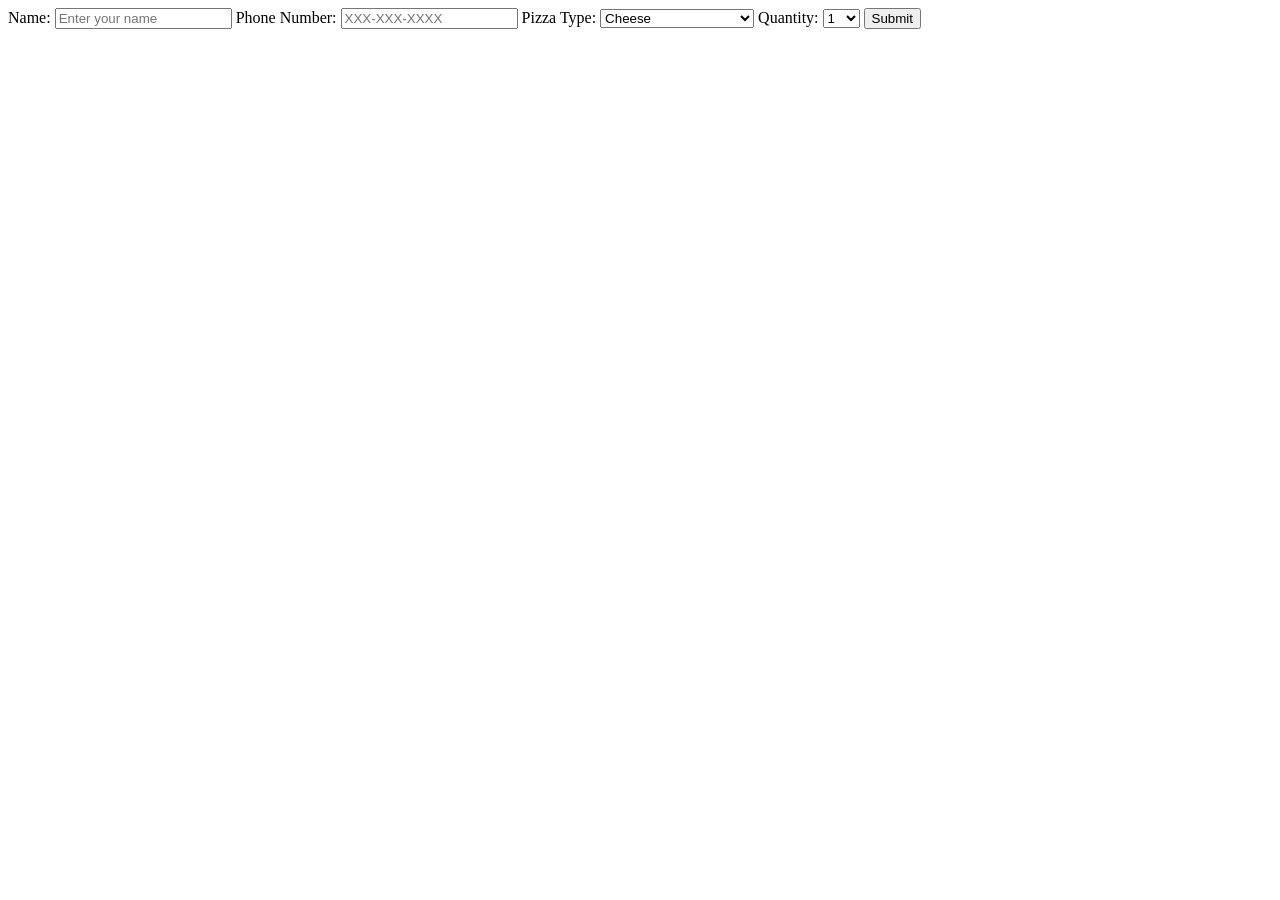
==== index.html @ 91c115cd "first commit" ====
<!DOCTYPE html>
<html lang="en">

<head>
    <meta charset="UTF-8">
    <meta name="viewport" content="width=device-width, initial-scale=1.0">
    <title>Document</title>
    <script src="script.js" defer></script>
</head>

<body>
    <form action="thankyou.html" method="get">
        <label for="customerName">Name:</label>
        <input type="text" name="customerName" id="customerName" placeholder="Enter your name">

        <label for="phoneNumber">Phone Number:</label>
        <input type="tel" name="phoneNumber" id="phoneNumber" placeholder="XXX-XXX-XXXX">

        <label for="pizzaType">Pizza Type:</label>
        <select id="pizzaType" name="pizzaType">

        </select>
        <label for="quantity">Quantity:</label>
        <select id="quantity" name="quantity">

        </select>

        <button type="button" onclick="validateForm()">Submit</button>

    </form>
</body>

</html>
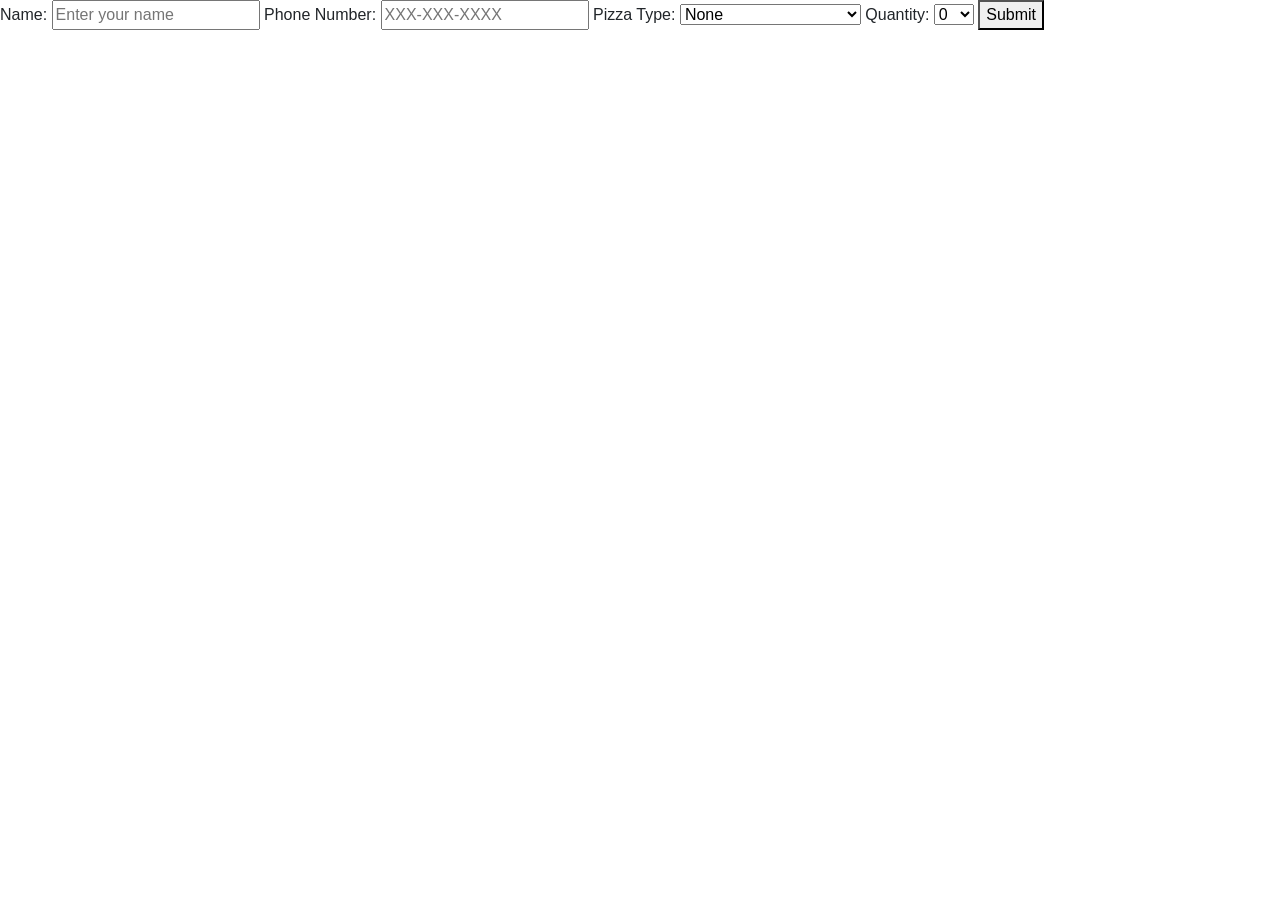
==== commit 926b5c27: "initcommit 2" ====
--- a/index.html
+++ b/index.html
@@ -6,26 +6,40 @@
     <meta name="viewport" content="width=device-width, initial-scale=1.0">
     <title>Document</title>
     <script src="script.js" defer></script>
+
+    <link rel="stylesheet" href="https://cdn.jsdelivr.net/npm/bootstrap@4.0.0/dist/css/bootstrap.min.css"
+        integrity="sha384-Gn5384xqQ1aoWXA+058RXPxPg6fy4IWvTNh0E263XmFcJlSAwiGgFAW/dAiS6JXm" crossorigin="anonymous">
+    <script src="https://code.jquery.com/jquery-3.2.1.slim.min.js"
+        integrity="sha384-KJ3o2DKtIkvYIK3UENzmM7KCkRr/rE9/Qpg6aAZGJwFDMVNA/GpGFF93hXpG5KkN"
+        crossorigin="anonymous"></script>
+    <script src="https://cdn.jsdelivr.net/npm/popper.js@1.12.9/dist/umd/popper.min.js"
+        integrity="sha384-ApNbgh9B+Y1QKtv3Rn7W3mgPxhU9K/ScQsAP7hUibX39j7fakFPskvXusvfa0b4Q"
+        crossorigin="anonymous"></script>
+    <script src="https://cdn.jsdelivr.net/npm/bootstrap@4.0.0/dist/js/bootstrap.min.js"
+        integrity="sha384-JZR6Spejh4U02d8jOt6vLEHfe/JQGiRRSQQxSfFWpi1MquVdAyjUar5+76PVCmYl"
+        crossorigin="anonymous"></script>
+
 </head>
 
 <body>
     <form action="thankyou.html" method="get">
         <label for="customerName">Name:</label>
         <input type="text" name="customerName" id="customerName" placeholder="Enter your name">
+        <span id="customerNameErrorBox"></span>
 
         <label for="phoneNumber">Phone Number:</label>
         <input type="tel" name="phoneNumber" id="phoneNumber" placeholder="XXX-XXX-XXXX">
 
         <label for="pizzaType">Pizza Type:</label>
         <select id="pizzaType" name="pizzaType">
-
+            <option selected value="None">None</option>
         </select>
         <label for="quantity">Quantity:</label>
         <select id="quantity" name="quantity">
-
+            <option selected value="Null">0</option>
         </select>
 
-        <button type="button" onclick="validateForm()">Submit</button>
+        <button type="button" id="submitButton">Submit</button>
 
     </form>
 </body>
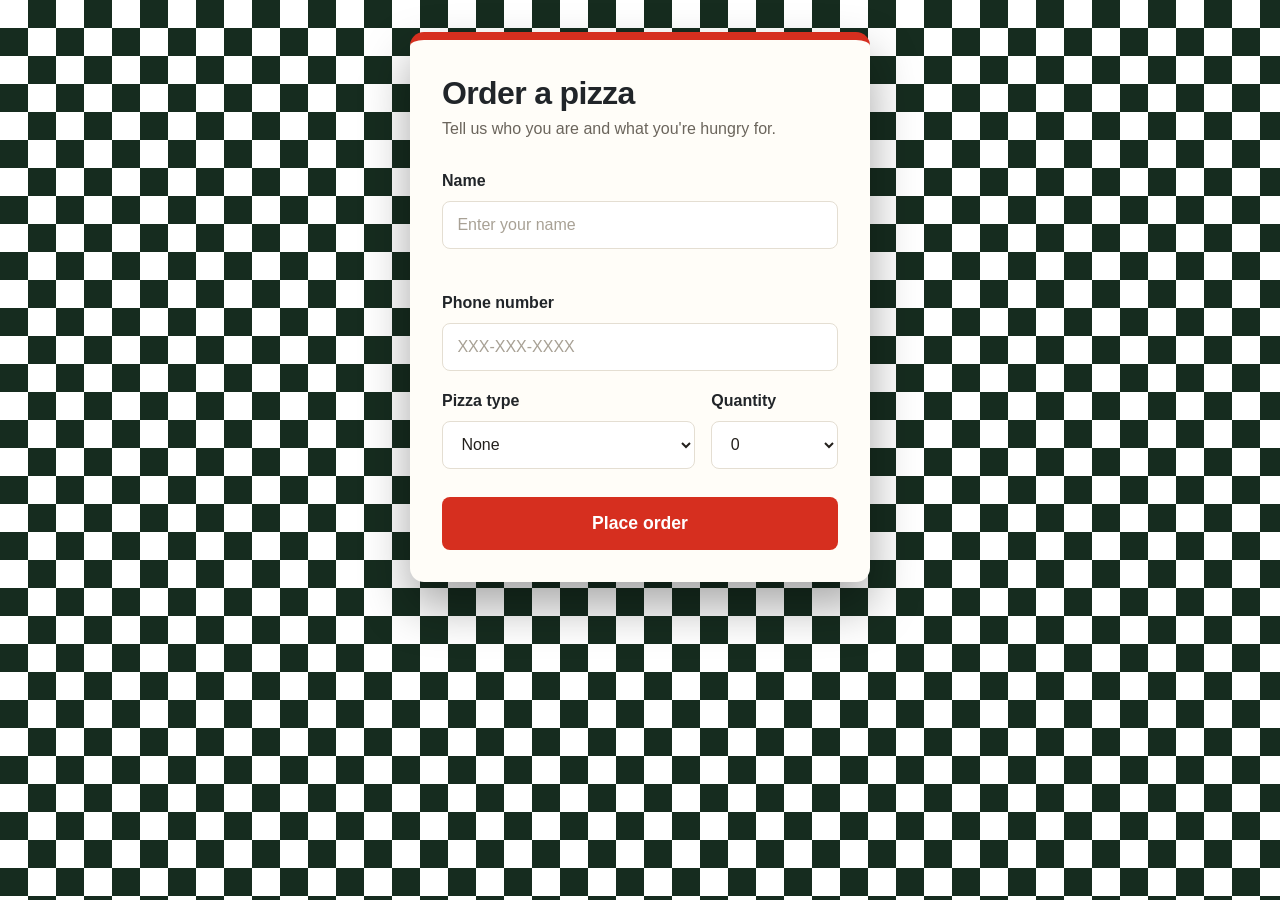
==== commit 963e94a4: "meow" ====
--- a/index.html
+++ b/index.html
@@ -4,8 +4,13 @@
 <head>
     <meta charset="UTF-8">
     <meta name="viewport" content="width=device-width, initial-scale=1.0">
-    <title>Document</title>
+    <title>Order a Pizza</title>
     <script src="script.js" defer></script>
+    <link rel="stylesheet" href="styles.css">
+
+    <link rel="preconnect" href="https://fonts.googleapis.com">
+    <link rel="preconnect" href="https://fonts.gstatic.com" crossorigin>
+    <link href="https://fonts.googleapis.com/css2?family=Bricolage+Grotesque:opsz,wght@12..96,400;12..96,600;12..96,800&display=swap" rel="stylesheet">
 
     <link rel="stylesheet" href="https://cdn.jsdelivr.net/npm/bootstrap@4.0.0/dist/css/bootstrap.min.css"
         integrity="sha384-Gn5384xqQ1aoWXA+058RXPxPg6fy4IWvTNh0E263XmFcJlSAwiGgFAW/dAiS6JXm" crossorigin="anonymous">
@@ -23,25 +28,33 @@
 
 <body>
     <form action="thankyou.html" method="get">
-        <label for="customerName">Name:</label>
+        <p class="form-intro">Tell us who you are and what you're hungry for.</p>
+
+        <label for="customerName" style="margin-top:0">Name</label>
         <input type="text" name="customerName" id="customerName" placeholder="Enter your name">
         <span id="customerNameErrorBox"></span>
 
-        <label for="phoneNumber">Phone Number:</label>
+        <label for="phoneNumber">Phone number</label>
         <input type="tel" name="phoneNumber" id="phoneNumber" placeholder="XXX-XXX-XXXX">
 
-        <label for="pizzaType">Pizza Type:</label>
-        <select id="pizzaType" name="pizzaType">
-            <option selected value="None">None</option>
-        </select>
-        <label for="quantity">Quantity:</label>
-        <select id="quantity" name="quantity">
-            <option selected value="Null">0</option>
-        </select>
+        <div class="row-pair">
+            <div>
+                <label for="pizzaType">Pizza type</label>
+                <select id="pizzaType" name="pizzaType">
+                    <option selected value="None">None</option>
+                </select>
+            </div>
+            
+            <div>
+                <label for="quantity">Quantity</label>
+                <select id="quantity" name="quantity">
+                    <option selected value="Null">0</option>
+                </select>
+            </div>
+        </div>
 
-        <button type="button" id="submitButton">Submit</button>
-
+        <button type="button" id="submitButton">Place order</button>
     </form>
 </body>
 
-</html>+</html>
--- a/styles.css
+++ b/styles.css
@@ -0,0 +1,149 @@
+:root {
+            --basil: #1f3d2b;
+            --basil-deep: #162c1f;
+            --tomato: #d62f1f;
+            --tomato-dark: #b52518;
+            --crust: #f3d9a4;
+            --ink: #23201c;
+            --muted: #6b655c;
+            --line: #e4ded2;
+        }
+
+        html,
+        body {
+            min-height: 100%;
+        }
+
+        body {
+            font-family: "Bricolage Grotesque", system-ui, -apple-system, "Segoe UI", sans-serif;
+            color: var(--ink);
+            background-color: var(--basil);
+            /* checkered tablecloth */
+            background-image:
+                linear-gradient(45deg, var(--basil-deep) 25%, transparent 25%, transparent 75%, var(--basil-deep) 75%),
+                linear-gradient(45deg, var(--basil-deep) 25%, transparent 25%, transparent 75%, var(--basil-deep) 75%);
+            background-size: 56px 56px;
+            background-position: 0 0, 28px 28px;
+            display: flex;
+            align-items: center;
+            justify-content: center;
+            padding: 2rem 1rem;
+        }
+
+        form {
+            width: 100%;
+            max-width: 460px;
+            background: #fffdf8;
+            border-radius: 14px;
+            padding: 2.25rem 2rem 2rem;
+            box-shadow: 0 24px 48px rgba(0, 0, 0, .35);
+            border-top: 8px solid var(--tomato);
+        }
+
+        form::before {
+            content: "Order a pizza";
+            display: block;
+            font-size: 2rem;
+            font-weight: 800;
+            letter-spacing: -0.02em;
+            line-height: 1.1;
+            margin-bottom: .35rem;
+        }
+
+        form::after {
+            content: none;
+        }
+
+        .form-intro {
+            color: var(--muted);
+            margin-bottom: 1.75rem;
+        }
+
+        label {
+            display: block;
+            font-weight: 600;
+            margin: 1.1rem 0 .35rem;
+        }
+
+        input[type="text"],
+        input[type="tel"],
+        select {
+            display: block;
+            width: 100%;
+            height: 3rem;
+            padding: 0 .9rem;
+            font: inherit;
+            color: var(--ink);
+            background-color: #fff;
+            border: 1.5px solid var(--line);
+            border-radius: 8px;
+            transition: border-color .15s, box-shadow .15s;
+        }
+
+        input::placeholder {
+            color: #a8a195;
+        }
+
+        input:focus,
+        select:focus {
+            outline: none;
+            border-color: var(--basil);
+            box-shadow: 0 0 0 3px rgba(31, 61, 43, .2);
+        }
+
+        #customerNameErrorBox {
+            display: block;
+            min-height: 1.25rem;
+            margin-top: .3rem;
+            font-size: .875rem;
+            font-weight: 600;
+            color: var(--tomato-dark);
+        }
+
+        /* put pizza type and quantity side by side on wider screens */
+        .row-pair {
+            display: grid;
+            grid-template-columns: 1fr;
+            gap: 0 1rem;
+        }
+
+        @media (min-width: 480px) {
+            .row-pair {
+                grid-template-columns: 2fr 1fr;
+            }
+        }
+
+        #submitButton {
+            display: block;
+            width: 100%;
+            margin-top: 1.75rem;
+            padding: .85rem 1rem;
+            font: inherit;
+            font-size: 1.1rem;
+            font-weight: 800;
+            color: #fff;
+            background: var(--tomato);
+            border: 0;
+            border-radius: 8px;
+            cursor: pointer;
+            transition: background-color .15s, transform .1s;
+        }
+
+        #submitButton:hover {
+            background: var(--tomato-dark);
+        }
+
+        #submitButton:active {
+            transform: translateY(1px);
+        }
+
+        #submitButton:focus-visible {
+            outline: 3px solid var(--crust);
+            outline-offset: 2px;
+        }
+
+        @media (prefers-reduced-motion: reduce) {
+            * {
+                transition: none !important;
+            }
+        }
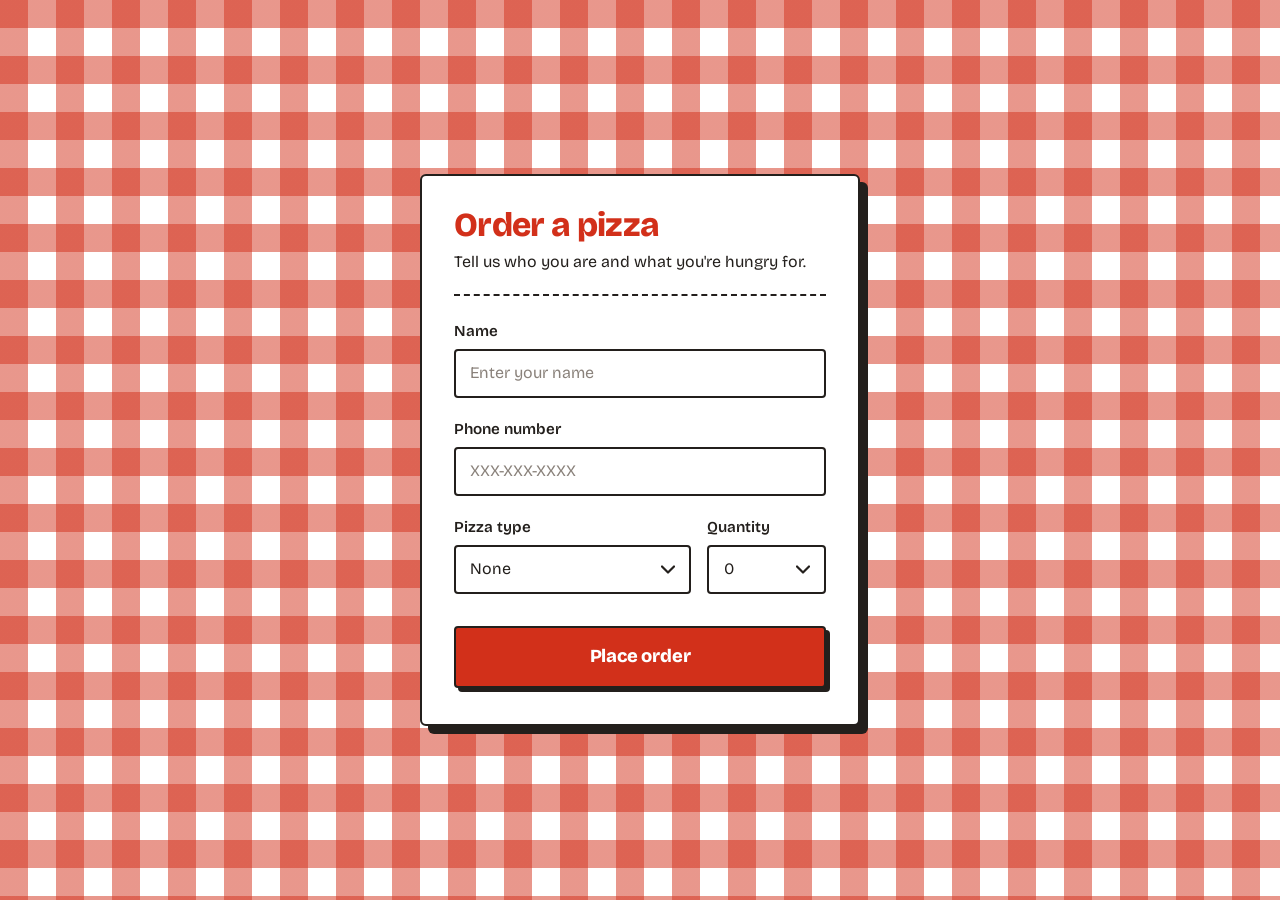
==== commit ad4af820: "finished" ====
--- a/index.html
+++ b/index.html
@@ -10,7 +10,9 @@
 
     <link rel="preconnect" href="https://fonts.googleapis.com">
     <link rel="preconnect" href="https://fonts.gstatic.com" crossorigin>
-    <link href="https://fonts.googleapis.com/css2?family=Bricolage+Grotesque:opsz,wght@12..96,400;12..96,600;12..96,800&display=swap" rel="stylesheet">
+    <link
+        href="https://fonts.googleapis.com/css2?family=Bricolage+Grotesque:opsz,wght@12..96,400;12..96,600;12..96,800&display=swap"
+        rel="stylesheet">
 
     <link rel="stylesheet" href="https://cdn.jsdelivr.net/npm/bootstrap@4.0.0/dist/css/bootstrap.min.css"
         integrity="sha384-Gn5384xqQ1aoWXA+058RXPxPg6fy4IWvTNh0E263XmFcJlSAwiGgFAW/dAiS6JXm" crossorigin="anonymous">
@@ -27,15 +29,16 @@
 </head>
 
 <body>
-    <form action="thankyou.html" method="get">
+    <form action="thankyou.html" method="get" id="pizzaForm">
         <p class="form-intro">Tell us who you are and what you're hungry for.</p>
 
         <label for="customerName" style="margin-top:0">Name</label>
         <input type="text" name="customerName" id="customerName" placeholder="Enter your name">
-        <span id="customerNameErrorBox"></span>
+        <small id="customerNameErrorBox"></small>
 
         <label for="phoneNumber">Phone number</label>
         <input type="tel" name="phoneNumber" id="phoneNumber" placeholder="XXX-XXX-XXXX">
+        <small id="phoneNumberErrorBox"></small>
 
         <div class="row-pair">
             <div>
@@ -43,18 +46,20 @@
                 <select id="pizzaType" name="pizzaType">
                     <option selected value="None">None</option>
                 </select>
+                <small id="pizzaTypeErrorBox"></small>
             </div>
-            
+
             <div>
                 <label for="quantity">Quantity</label>
                 <select id="quantity" name="quantity">
                     <option selected value="Null">0</option>
                 </select>
+                <small id="quantityErrorBox"></small>
             </div>
         </div>
 
-        <button type="button" id="submitButton">Place order</button>
+        <button type="submit" id="submitButton">Place order</button>
     </form>
 </body>
 
-</html>
+</html>
--- a/styles.css
+++ b/styles.css
@@ -1,149 +1,239 @@
+/* ==========================================================
+   Pizza order form
+   Direction: a pizzeria order slip on a gingham tablecloth.
+   Written to work whether this file loads before or after
+   Bootstrap (selectors are prefixed to beat Bootstrap's).
+   ========================================================== */
+
 :root {
-            --basil: #1f3d2b;
-            --basil-deep: #162c1f;
-            --tomato: #d62f1f;
-            --tomato-dark: #b52518;
-            --crust: #f3d9a4;
-            --ink: #23201c;
-            --muted: #6b655c;
-            --line: #e4ded2;
-        }
-
-        html,
-        body {
-            min-height: 100%;
-        }
-
-        body {
-            font-family: "Bricolage Grotesque", system-ui, -apple-system, "Segoe UI", sans-serif;
-            color: var(--ink);
-            background-color: var(--basil);
-            /* checkered tablecloth */
-            background-image:
-                linear-gradient(45deg, var(--basil-deep) 25%, transparent 25%, transparent 75%, var(--basil-deep) 75%),
-                linear-gradient(45deg, var(--basil-deep) 25%, transparent 25%, transparent 75%, var(--basil-deep) 75%);
-            background-size: 56px 56px;
-            background-position: 0 0, 28px 28px;
-            display: flex;
-            align-items: center;
-            justify-content: center;
-            padding: 2rem 1rem;
-        }
-
-        form {
-            width: 100%;
-            max-width: 460px;
-            background: #fffdf8;
-            border-radius: 14px;
-            padding: 2.25rem 2rem 2rem;
-            box-shadow: 0 24px 48px rgba(0, 0, 0, .35);
-            border-top: 8px solid var(--tomato);
-        }
-
-        form::before {
-            content: "Order a pizza";
-            display: block;
-            font-size: 2rem;
-            font-weight: 800;
-            letter-spacing: -0.02em;
-            line-height: 1.1;
-            margin-bottom: .35rem;
-        }
-
-        form::after {
-            content: none;
-        }
-
-        .form-intro {
-            color: var(--muted);
-            margin-bottom: 1.75rem;
-        }
-
-        label {
-            display: block;
-            font-weight: 600;
-            margin: 1.1rem 0 .35rem;
-        }
-
-        input[type="text"],
-        input[type="tel"],
-        select {
-            display: block;
-            width: 100%;
-            height: 3rem;
-            padding: 0 .9rem;
-            font: inherit;
-            color: var(--ink);
-            background-color: #fff;
-            border: 1.5px solid var(--line);
-            border-radius: 8px;
-            transition: border-color .15s, box-shadow .15s;
-        }
-
-        input::placeholder {
-            color: #a8a195;
-        }
-
-        input:focus,
-        select:focus {
-            outline: none;
-            border-color: var(--basil);
-            box-shadow: 0 0 0 3px rgba(31, 61, 43, .2);
-        }
-
-        #customerNameErrorBox {
-            display: block;
-            min-height: 1.25rem;
-            margin-top: .3rem;
-            font-size: .875rem;
-            font-weight: 600;
-            color: var(--tomato-dark);
-        }
-
-        /* put pizza type and quantity side by side on wider screens */
-        .row-pair {
-            display: grid;
-            grid-template-columns: 1fr;
-            gap: 0 1rem;
-        }
-
-        @media (min-width: 480px) {
-            .row-pair {
-                grid-template-columns: 2fr 1fr;
-            }
-        }
-
-        #submitButton {
-            display: block;
-            width: 100%;
-            margin-top: 1.75rem;
-            padding: .85rem 1rem;
-            font: inherit;
-            font-size: 1.1rem;
-            font-weight: 800;
-            color: #fff;
-            background: var(--tomato);
-            border: 0;
-            border-radius: 8px;
-            cursor: pointer;
-            transition: background-color .15s, transform .1s;
-        }
-
-        #submitButton:hover {
-            background: var(--tomato-dark);
-        }
-
-        #submitButton:active {
-            transform: translateY(1px);
-        }
-
-        #submitButton:focus-visible {
-            outline: 3px solid var(--crust);
-            outline-offset: 2px;
-        }
-
-        @media (prefers-reduced-motion: reduce) {
-            * {
-                transition: none !important;
-            }
-        }+  --tomato: #d2301a;
+  --tomato-dark: #a82411;
+  --basil: #2f6b3a;
+  --char: #231f1c;
+  --paper: #ffffff;
+  --crust: #fff3d6;
+  --error-bg: #ffe7e1;
+  --error-text: #8c1c0b;
+}
+
+/* ---------- Page: gingham tablecloth ---------- */
+html body {
+  min-height: 100vh;
+  margin: 0;
+  padding: 2rem 1rem;
+  display: flex;
+  align-items: center;
+  justify-content: center;
+  font-family: "Bricolage Grotesque", system-ui, -apple-system, "Segoe UI", sans-serif;
+  color: var(--char);
+  background-color: #fff;
+  background-image:
+    linear-gradient(rgba(210, 48, 26, 0.5) 50%, transparent 50%),
+    linear-gradient(90deg, rgba(210, 48, 26, 0.5) 50%, transparent 50%);
+  background-size: 56px 56px;
+}
+
+/* ---------- The order slip ---------- */
+html body form {
+  position: relative;
+  width: 100%;
+  max-width: 440px;
+  margin: 0;
+  padding: 2rem 2rem 2.25rem;
+  background: var(--paper);
+  border: 2px solid var(--char);
+  border-radius: 6px;
+  box-shadow: 8px 8px 0 var(--char);
+}
+
+/* Title comes from CSS so the HTML stays untouched */
+form::before {
+  content: "Order a pizza";
+  display: block;
+  font-size: 2.1rem;
+  font-weight: 800;
+  line-height: 1.05;
+  letter-spacing: -0.02em;
+  color: var(--tomato);
+}
+
+form .form-intro {
+  margin: 0.5rem 0 1.5rem;
+  padding-bottom: 1.25rem;
+  font-size: 1rem;
+  line-height: 1.4;
+  color: var(--char);
+  border-bottom: 2px dashed var(--char); /* the tear-off line */
+}
+
+/* ---------- Labels ---------- */
+html body form label {
+  display: block;
+  margin: 1.25rem 0 0.4rem;
+  font-size: 0.95rem;
+  font-weight: 600;
+  color: var(--char);
+}
+
+/* ---------- Fields ---------- */
+html body form input[type="text"],
+html body form input[type="tel"],
+html body form select {
+  display: block;
+  width: 100%;
+  margin: 0;
+  padding: 0.75rem 0.9rem;
+  font-family: inherit;
+  font-size: 1rem; /* 16px stops iOS zooming on focus */
+  font-weight: 400;
+  line-height: 1.3;
+  color: var(--char);
+  background-color: var(--paper);
+  border: 2px solid var(--char);
+  border-radius: 4px;
+  box-shadow: none;
+  transition: background-color 0.15s, box-shadow 0.15s, border-color 0.15s;
+}
+
+form input::placeholder {
+  color: #8a827b;
+}
+
+form select {
+  -webkit-appearance: none;
+  -moz-appearance: none;
+  appearance: none;
+  padding-right: 2.4rem;
+  cursor: pointer;
+  background-image: url("data:image/svg+xml,%3Csvg xmlns='http://www.w3.org/2000/svg' width='14' height='9' viewBox='0 0 14 9'%3E%3Cpath d='M1 1.5l6 6 6-6' fill='none' stroke='%23231f1c' stroke-width='2.2' stroke-linecap='round' stroke-linejoin='round'/%3E%3C/svg%3E");
+  background-repeat: no-repeat;
+  background-position: right 0.9rem center;
+}
+
+html body form input:focus,
+html body form select:focus {
+  outline: none;
+  background-color: var(--crust);
+  box-shadow: 4px 4px 0 var(--tomato);
+}
+
+/* ---------- Pizza type + quantity side by side ---------- */
+form .row-pair {
+  display: grid;
+  grid-template-columns: 2fr 1fr;
+  gap: 1rem;
+  margin-top: 0;
+}
+
+form .row-pair > div {
+  min-width: 0; /* lets selects shrink inside the grid */
+}
+
+/* ---------- Validation: your JS adds "alert alert-danger" ----------
+   Bootstrap's .alert adds padding, margin and a pink fill meant for
+   banners. These rules turn that into a proper invalid-field look. */
+html body form input.alert,
+html body form select.alert {
+  margin: 0;
+  padding: 0.75rem 0.9rem;
+  border-radius: 4px;
+}
+
+html body form select.alert {
+  padding-right: 2.4rem;
+}
+
+html body form input.alert-danger,
+html body form select.alert-danger {
+  color: var(--error-text);
+  background-color: var(--error-bg);
+  border: 2px solid var(--tomato);
+  box-shadow: 4px 4px 0 var(--tomato);
+  animation: nudge 0.35s ease-in-out;
+}
+
+html body form input.alert-danger:focus,
+html body form select.alert-danger:focus {
+  background-color: var(--error-bg);
+  box-shadow: 4px 4px 0 var(--tomato-dark);
+}
+
+/* Error message under the name field */
+#customerNameErrorBox, #phoneNumberErrorBox, #pizzaTypeErrorBox, #quantityErrorBox {
+  display: block;
+  margin-top: 0.45rem;
+  font-size: 0.9rem;
+  font-weight: 600;
+  color: var(--error-text);
+}
+
+#customerNameErrorBox:empty, #phoneNumberErrorBox:empty, #pizzaTypeErrorBox:empty, #quantityErrorBox:empty {
+  display: none;
+}
+
+@keyframes nudge {
+  0%, 100% { transform: translateX(0); }
+  25%      { transform: translateX(-5px); }
+  75%      { transform: translateX(5px); }
+}
+
+/* ---------- Submit ---------- */
+html body form button[type="submit"] {
+  display: block;
+  width: 100%;
+  margin-top: 2rem;
+  padding: 0.95rem 1rem;
+  font-family: inherit;
+  font-size: 1.15rem;
+  font-weight: 800;
+  letter-spacing: -0.01em;
+  color: #fff;
+  background-color: var(--tomato);
+  border: 2px solid var(--char);
+  border-radius: 4px;
+  box-shadow: 4px 4px 0 var(--char);
+  cursor: pointer;
+  transition: transform 0.1s, box-shadow 0.1s, background-color 0.15s;
+}
+
+html body form button[type="submit"]:hover {
+  background-color: var(--tomato-dark);
+}
+
+html body form button[type="submit"]:active {
+  transform: translate(4px, 4px);
+  box-shadow: 0 0 0 var(--char);
+}
+
+html body form button[type="submit"]:focus-visible {
+  outline: 3px solid var(--basil);
+  outline-offset: 3px;
+}
+
+/* ---------- Small screens ---------- */
+@media (max-width: 420px) {
+  html body form {
+    padding: 1.5rem 1.25rem 1.75rem;
+    box-shadow: 6px 6px 0 var(--char);
+  }
+
+  form .row-pair {
+    grid-template-columns: 1fr;
+    gap: 0;
+  }
+
+  form .row-pair > div + div label {
+    margin-top: 1.25rem;
+  }
+}
+
+@media (prefers-reduced-motion: reduce) {
+  html body form input.alert-danger,
+  html body form select.alert-danger {
+    animation: none;
+  }
+
+  * {
+    transition: none !important;
+  }
+}
